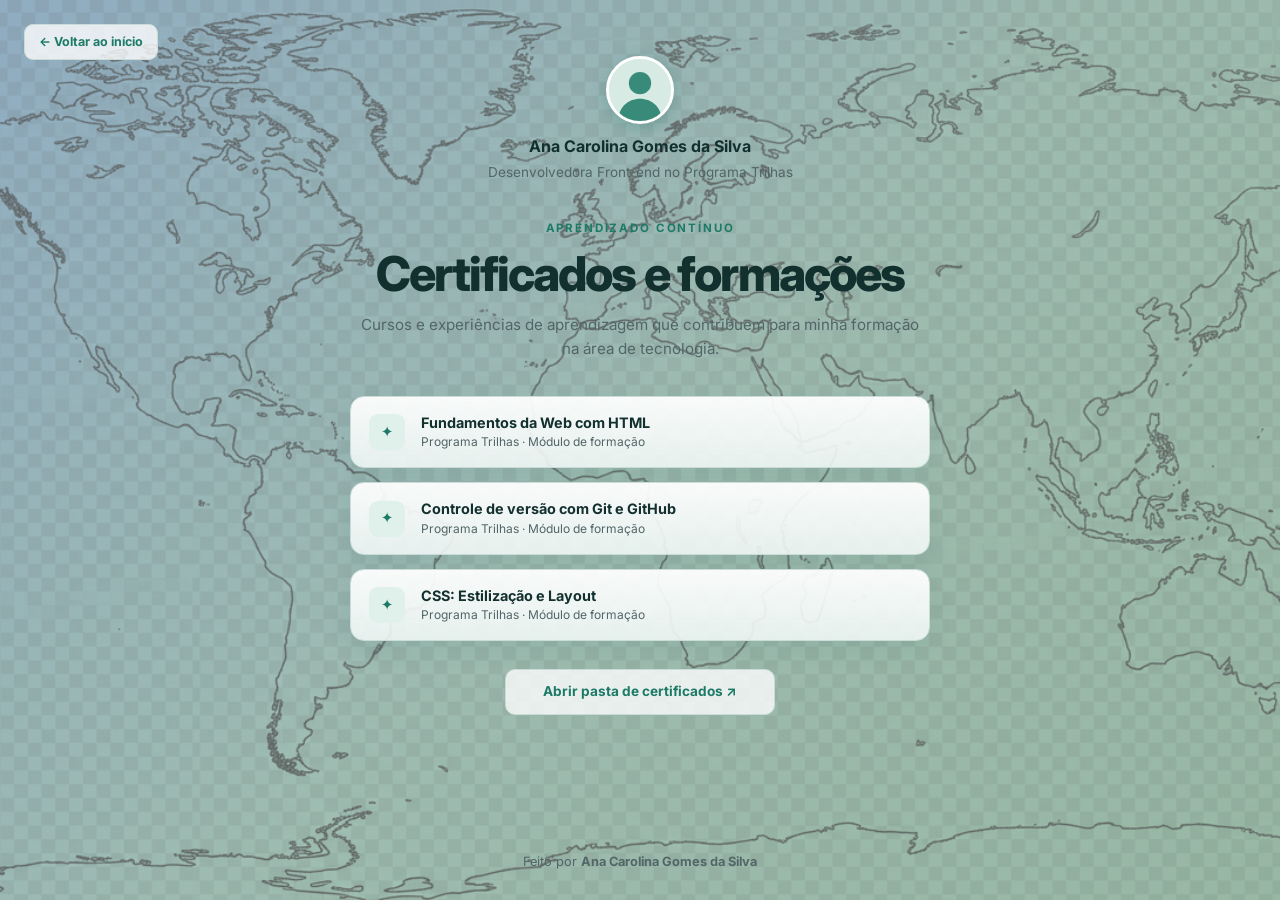
==== Meus_certificados.html @ 756802ae "Versão 2 do meu projeto de portfólio, com algumas alterações no layout e na organização dos arquivos" ====
<!DOCTYPE html>
<html lang="pt-BR">
<head>
  <meta charset="UTF-8">
  <meta name="viewport" content="width=device-width, initial-scale=1.0">
  <meta name="description" content="Certificados e formações de Ana Carolina Gomes da Silva.">
  <meta name="theme-color" content="#f7f4ff">
  <title>Certificados e formações | Ana Carolina Gomes da Silva</title>
  <link rel="preconnect" href="https://fonts.googleapis.com">
  <link rel="preconnect" href="https://fonts.gstatic.com" crossorigin>
  <link href="https://fonts.googleapis.com/css2?family=Inter:wght@400;600;700;800&display=swap" rel="stylesheet">
  <link rel="stylesheet" href="style.css">
</head>
<body>
  <a class="voltar" href="index.html">← Voltar ao início</a>

  <main>
    <header class="mini-perfil">
      <img src="assets/foto-perfil.svg" alt="Foto de perfil de Ana Carolina Gomes da Silva">
      <strong>Ana Carolina Gomes da Silva</strong>
      <span>Desenvolvedora Front-end no Programa Trilhas</span>
    </header>

    <div class="cabecalho">
      <span class="eyebrow">Aprendizado contínuo</span>
      <h1>Certificados e formações</h1>
      <p>Cursos e experiências de aprendizagem que contribuem para minha formação na área de tecnologia.</p>
    </div>

    <ul class="lista">
      <!-- Edite, remova ou copie um <li> para cada certificado seu. -->
      <li class="item">
        <span class="item__icone" aria-hidden="true">✦</span>
        <div>
          <h2>Fundamentos da Web com HTML</h2>
          <p>Programa Trilhas · Módulo de formação</p>
        </div>
      </li>
      <li class="item">
        <span class="item__icone" aria-hidden="true">✦</span>
        <div>
          <h2>Controle de versão com Git e GitHub</h2>
          <p>Programa Trilhas · Módulo de formação</p>
        </div>
      </li>
      <li class="item">
        <span class="item__icone" aria-hidden="true">✦</span>
        <div>
          <h2>CSS: Estilização e Layout</h2>
          <p>Programa Trilhas · Módulo de formação</p>
        </div>
      </li>
    </ul>

    <a class="btn acao" href="https://drive.google.com/drive/folders/COLE-AQUI-O-ID-DA-SUA-PASTA" target="_blank" rel="noopener noreferrer">Abrir pasta de certificados ↗</a>
  </main>

  <footer class="rodape">Feito por <strong>Ana Carolina Gomes da Silva</strong></footer>
</body>
</html>
---- style.css ----
:root {
  --ink: #12302e;
  --muted: #526567;
  --accent: #1d7a67;
  --accent-blue: #2b6fa8;
  --accent-soft: #e0f0ea;
  --line: #cbdcd8;
  --glass: rgba(255, 255, 255, 0.78);
  --shadow: 31, 122, 107;
}

* {
  box-sizing: border-box;
  margin: 0;
  padding: 0;
}

html {
  scroll-behavior: smooth;
}

body {
  font-family: "Inter", system-ui, -apple-system, "Segoe UI", Roboto, sans-serif;
  color: var(--ink);
  line-height: 1.6;
  min-height: 100vh;
  display: flex;
  flex-direction: column;
  background-color: #f1f6f5;
  /* Camadas, de cima para baixo:
     1) véu claro para o texto continuar legível
     2) mapa-múndi, misturado com a camada de baixo
     3) degradê azul e verde que dá a cor ao mapa */
  background-image:
    linear-gradient(rgba(241, 246, 245, 0.35), rgba(241, 246, 245, 0.35)),
    url("assets/mundi.jpeg"),
    linear-gradient(135deg, #7fb8e6 0%, #9bd6c0 50%, #8fcfa5 100%);
  background-size: cover, cover, cover;
  background-position: center;
  background-repeat: no-repeat;
  background-attachment: fixed;
  background-blend-mode: normal, multiply, normal;
}

a {
  color: inherit;
}

main {
  flex: 1;
  width: 100%;
  max-width: 1000px;
  margin: 0 auto;
  padding: 56px 24px 32px;
}

/* ---------- Textos de apoio ---------- */
.eyebrow {
  display: block;
  font-size: 0.72rem;
  font-weight: 700;
  letter-spacing: 0.16em;
  text-transform: uppercase;
  color: var(--accent);
}

/* ---------- Página inicial ---------- */
.hero {
  display: flex;
  flex-direction: column;
  align-items: center;
  text-align: center;
  padding-top: 8px;
}

.hero__foto {
  width: 92px;
  height: 92px;
  border-radius: 50%;
  object-fit: cover;
  border: 3px solid #fff;
  box-shadow: 0 6px 22px rgba(var(--shadow), 0.32);
  background: var(--accent-soft);
  margin-bottom: 22px;
}

.hero__nome {
  font-size: clamp(1.8rem, 5.5vw, 2.7rem);
  font-weight: 800;
  line-height: 1.15;
  letter-spacing: -0.035em;
  max-width: 520px;
  margin: 12px 0 14px;
}

.hero__cargo {
  font-weight: 600;
  font-size: 1rem;
}

.hero__texto {
  color: var(--muted);
  max-width: 400px;
  margin: 8px 0 26px;
}

.menu {
  display: flex;
  flex-direction: column;
  gap: 10px;
  width: 100%;
  max-width: 270px;
}

.btn {
  display: block;
  text-align: center;
  text-decoration: none;
  padding: 11px 18px;
  border-radius: 10px;
  border: 1px solid var(--line);
  background: var(--glass);
  color: var(--accent);
  font-weight: 700;
  font-size: 0.85rem;
  transition: transform 0.18s, box-shadow 0.18s, background 0.18s;
}

.btn:hover,
.btn:focus-visible {
  background: #fff;
  transform: translateY(-2px);
  box-shadow: 0 8px 20px rgba(var(--shadow), 0.18);
}

.social {
  display: flex;
  gap: 12px;
  margin-top: 26px;
}

.social a {
  width: 34px;
  height: 34px;
  display: grid;
  place-items: center;
  border-radius: 50%;
  border: 1px solid var(--line);
  background: var(--glass);
  color: var(--ink);
  font-size: 0.72rem;
  font-weight: 800;
  text-decoration: none;
  transition: transform 0.18s;
}

.social a:hover,
.social a:focus-visible {
  transform: translateY(-2px);
  background: #fff;
}

/* ---------- Páginas internas ---------- */
.voltar {
  position: absolute;
  top: 24px;
  left: 24px;
  padding: 7px 14px;
  border-radius: 9px;
  border: 1px solid var(--line);
  background: var(--glass);
  color: var(--accent);
  font-size: 0.78rem;
  font-weight: 700;
  text-decoration: none;
  transition: background 0.18s;
}

.voltar:hover,
.voltar:focus-visible {
  background: #fff;
}

.mini-perfil {
  display: flex;
  flex-direction: column;
  align-items: center;
  text-align: center;
  gap: 2px;
  margin-bottom: 36px;
}

.mini-perfil img {
  width: 68px;
  height: 68px;
  border-radius: 50%;
  object-fit: cover;
  border: 3px solid #fff;
  box-shadow: 0 4px 16px rgba(var(--shadow), 0.3);
  background: var(--accent-soft);
  margin-bottom: 8px;
}

.mini-perfil strong {
  font-size: 1rem;
}

.mini-perfil span {
  font-size: 0.85rem;
  color: var(--muted);
}

.cabecalho {
  text-align: center;
  max-width: 560px;
  margin: 0 auto 34px;
}

.cabecalho h1 {
  font-size: clamp(2rem, 6vw, 3rem);
  font-weight: 800;
  letter-spacing: -0.04em;
  line-height: 1.15;
  margin: 8px 0 12px;
}

.cabecalho p {
  color: var(--muted);
  font-size: 0.95rem;
}

/* ---------- Sobre mim ---------- */
.sobre {
  max-width: 680px;
  margin: 0 auto;
  padding: 30px 32px;
  border-radius: 18px;
  border: 1px solid var(--line);
  background: var(--glass);
  box-shadow: 0 12px 34px rgba(var(--shadow), 0.12);
}

.sobre p {
  color: #3d5254;
}

.sobre p + p {
  margin-top: 16px;
}

/* ---------- Projetos ---------- */
.cards {
  display: grid;
  grid-template-columns: repeat(auto-fit, minmax(280px, 1fr));
  gap: 24px;
  max-width: 800px;
  margin: 0 auto;
}

.card {
  display: flex;
  flex-direction: column;
  overflow: hidden;
  border-radius: 18px;
  border: 1px solid var(--line);
  background: linear-gradient(180deg, rgba(255, 255, 255, 0.94), rgba(240, 248, 246, 0.88));
  box-shadow: 0 12px 34px rgba(var(--shadow), 0.14);
  transition: transform 0.2s, box-shadow 0.2s;
}

.card:hover {
  transform: translateY(-4px);
  box-shadow: 0 18px 40px rgba(var(--shadow), 0.22);
}

.card__imagem {
  display: block;
  width: 100%;
  height: 140px;
  object-fit: cover;
  border-bottom: 1px solid var(--line);
}

.card__corpo {
  display: flex;
  flex-direction: column;
  gap: 8px;
  padding: 18px 18px 20px;
  flex: 1;
}

.card__titulo {
  font-size: 0.95rem;
  font-weight: 700;
}

.card__texto {
  color: var(--muted);
  font-size: 0.8rem;
  line-height: 1.55;
}

.tags {
  color: var(--accent-blue);
  font-size: 0.7rem;
  font-weight: 700;
}

.card__link {
  align-self: flex-start;
  margin-top: auto;
  padding-top: 6px;
  color: var(--accent);
  font-size: 0.78rem;
  font-weight: 700;
  text-decoration: none;
  border-bottom: 1.5px solid var(--accent);
  line-height: 1.3;
}

.card__link:hover,
.card__link:focus-visible {
  opacity: 0.75;
}

.badge {
  align-self: flex-start;
  margin-top: auto;
  padding: 4px 11px;
  border-radius: 999px;
  background: var(--accent-soft);
  color: var(--accent);
  font-size: 0.68rem;
  font-weight: 700;
}

/* ---------- Certificados ---------- */
.lista {
  list-style: none;
  display: flex;
  flex-direction: column;
  gap: 14px;
  max-width: 580px;
  margin: 0 auto;
}

.item {
  display: flex;
  align-items: center;
  gap: 16px;
  padding: 16px 18px;
  border-radius: 14px;
  border: 1px solid var(--line);
  background: linear-gradient(180deg, rgba(255, 255, 255, 0.94), rgba(240, 248, 246, 0.88));
  box-shadow: 0 8px 24px rgba(var(--shadow), 0.09);
}

.item__icone {
  flex: none;
  width: 36px;
  height: 36px;
  display: grid;
  place-items: center;
  border-radius: 9px;
  background: var(--accent-soft);
  color: var(--accent);
  font-size: 0.95rem;
}

.item h2 {
  font-size: 0.9rem;
  font-weight: 700;
  line-height: 1.35;
}

.item p {
  color: var(--muted);
  font-size: 0.75rem;
}

.acao {
  display: block;
  max-width: 270px;
  margin: 28px auto 0;
}

/* ---------- Rodapé ---------- */
.rodape {
  text-align: center;
  padding: 20px 24px 28px;
  color: var(--muted);
  font-size: 0.8rem;
}

@media (max-width: 560px) {
  main {
    padding: 72px 18px 24px;
  }

  .sobre {
    padding: 22px 20px;
  }
}
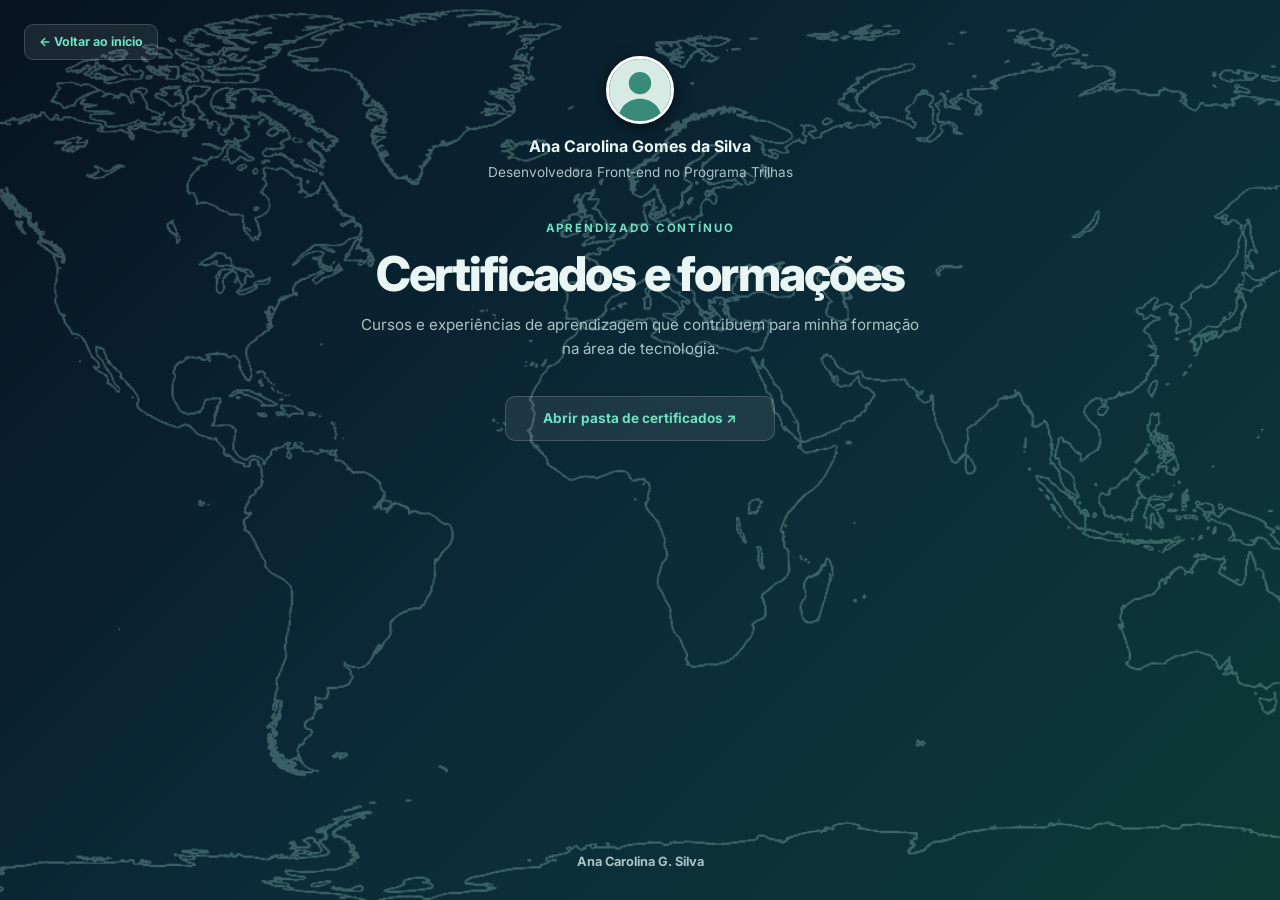
==== commit dfae2692: "v10 do meu portifólio." ====
--- a/Meus_certificados.html
+++ b/Meus_certificados.html
@@ -27,34 +27,10 @@
       <p>Cursos e experiências de aprendizagem que contribuem para minha formação na área de tecnologia.</p>
     </div>
 
-    <ul class="lista">
-      <!-- Edite, remova ou copie um <li> para cada certificado seu. -->
-      <li class="item">
-        <span class="item__icone" aria-hidden="true">✦</span>
-        <div>
-          <h2>Fundamentos da Web com HTML</h2>
-          <p>Programa Trilhas · Módulo de formação</p>
-        </div>
-      </li>
-      <li class="item">
-        <span class="item__icone" aria-hidden="true">✦</span>
-        <div>
-          <h2>Controle de versão com Git e GitHub</h2>
-          <p>Programa Trilhas · Módulo de formação</p>
-        </div>
-      </li>
-      <li class="item">
-        <span class="item__icone" aria-hidden="true">✦</span>
-        <div>
-          <h2>CSS: Estilização e Layout</h2>
-          <p>Programa Trilhas · Módulo de formação</p>
-        </div>
-      </li>
-    </ul>
-
+    
     <a class="btn acao" href="https://drive.google.com/drive/folders/COLE-AQUI-O-ID-DA-SUA-PASTA" target="_blank" rel="noopener noreferrer">Abrir pasta de certificados ↗</a>
   </main>
 
-  <footer class="rodape">Feito por <strong>Ana Carolina Gomes da Silva</strong></footer>
+  <footer class="rodape"><strong>Ana Carolina G. Silva</strong></footer>
 </body>
 </html>
--- a/style.css
+++ b/style.css
@@ -1,12 +1,12 @@
 :root {
-  --ink: #12302e;
-  --muted: #526567;
-  --accent: #1d7a67;
-  --accent-blue: #2b6fa8;
-  --accent-soft: #e0f0ea;
-  --line: #cbdcd8;
-  --glass: rgba(255, 255, 255, 0.78);
-  --shadow: 31, 122, 107;
+  --ink: #eaf6f3;
+  --muted: #a9c3c4;
+  --accent: #6fe0c0;
+  --accent-blue: #7fc0f5;
+  --accent-soft: rgba(111, 224, 192, 0.14);
+  --line: rgba(255, 255, 255, 0.16);
+  --glass: rgba(255, 255, 255, 0.08);
+  --shadow: 0, 0, 0;
 }
 
 * {
@@ -26,20 +26,17 @@
   min-height: 100vh;
   display: flex;
   flex-direction: column;
-  background-color: #f1f6f5;
+  background-color: #07131f;
   /* Camadas, de cima para baixo:
-     1) véu claro para o texto continuar legível
-     2) mapa-múndi, misturado com a camada de baixo
-     3) degradê azul e verde que dá a cor ao mapa */
+     1) contorno do mapa-múndi (PNG com fundo transparente)
+     2) degradê azul e verde */
   background-image:
-    linear-gradient(rgba(241, 246, 245, 0.35), rgba(241, 246, 245, 0.35)),
-    url("assets/mundi.jpeg"),
-    linear-gradient(135deg, #7fb8e6 0%, #9bd6c0 50%, #8fcfa5 100%);
-  background-size: cover, cover, cover;
+    url("assets/mundi.png"),
+    linear-gradient(135deg, #07131f 0%, #0b2a38 50%, #0c3a36 100%);
+  background-size: cover, cover;
   background-position: center;
   background-repeat: no-repeat;
   background-attachment: fixed;
-  background-blend-mode: normal, multiply, normal;
 }
 
 a {
@@ -70,7 +67,15 @@
   flex-direction: column;
   align-items: center;
   text-align: center;
-  padding-top: 8px;
+  max-width: 440px;
+  margin: 0 auto;
+  padding: 36px 28px 32px;
+  border-radius: 28px;
+  border: 1px solid rgba(255, 255, 255, 0.18);
+  background: linear-gradient(160deg, rgba(255, 255, 255, 0.13), rgba(255, 255, 255, 0.04));
+  box-shadow: 0 20px 50px rgba(var(--shadow), 0.45);
+  -webkit-backdrop-filter: blur(14px);
+  backdrop-filter: blur(14px);
 }
 
 .hero__foto {
@@ -79,7 +84,7 @@
   border-radius: 50%;
   object-fit: cover;
   border: 3px solid #fff;
-  box-shadow: 0 6px 22px rgba(var(--shadow), 0.32);
+  box-shadow: 0 6px 22px rgba(var(--shadow), 0.5);
   background: var(--accent-soft);
   margin-bottom: 22px;
 }
@@ -128,9 +133,9 @@
 
 .btn:hover,
 .btn:focus-visible {
-  background: #fff;
+  background: rgba(255, 255, 255, 0.16);
   transform: translateY(-2px);
-  box-shadow: 0 8px 20px rgba(var(--shadow), 0.18);
+  box-shadow: 0 8px 20px rgba(var(--shadow), 0.35);
 }
 
 .social {
@@ -154,10 +159,16 @@
   transition: transform 0.18s;
 }
 
+.social svg {
+  width: 17px;
+  height: 17px;
+  fill: currentColor;
+}
+
 .social a:hover,
 .social a:focus-visible {
   transform: translateY(-2px);
-  background: #fff;
+  background: rgba(255, 255, 255, 0.16);
 }
 
 /* ---------- Páginas internas ---------- */
@@ -178,7 +189,7 @@
 
 .voltar:hover,
 .voltar:focus-visible {
-  background: #fff;
+  background: rgba(255, 255, 255, 0.16);
 }
 
 .mini-perfil {
@@ -196,7 +207,7 @@
   border-radius: 50%;
   object-fit: cover;
   border: 3px solid #fff;
-  box-shadow: 0 4px 16px rgba(var(--shadow), 0.3);
+  box-shadow: 0 4px 16px rgba(var(--shadow), 0.5);
   background: var(--accent-soft);
   margin-bottom: 8px;
 }
@@ -237,11 +248,11 @@
   border-radius: 18px;
   border: 1px solid var(--line);
   background: var(--glass);
-  box-shadow: 0 12px 34px rgba(var(--shadow), 0.12);
+  box-shadow: 0 12px 34px rgba(var(--shadow), 0.35);
 }
 
 .sobre p {
-  color: #3d5254;
+  color: #c3d6d6;
 }
 
 .sobre p + p {
@@ -263,14 +274,14 @@
   overflow: hidden;
   border-radius: 18px;
   border: 1px solid var(--line);
-  background: linear-gradient(180deg, rgba(255, 255, 255, 0.94), rgba(240, 248, 246, 0.88));
-  box-shadow: 0 12px 34px rgba(var(--shadow), 0.14);
+  background: linear-gradient(180deg, rgba(255, 255, 255, 0.10), rgba(255, 255, 255, 0.04));
+  box-shadow: 0 12px 34px rgba(var(--shadow), 0.35);
   transition: transform 0.2s, box-shadow 0.2s;
 }
 
 .card:hover {
   transform: translateY(-4px);
-  box-shadow: 0 18px 40px rgba(var(--shadow), 0.22);
+  box-shadow: 0 18px 40px rgba(var(--shadow), 0.5);
 }
 
 .card__imagem {
@@ -351,8 +362,8 @@
   padding: 16px 18px;
   border-radius: 14px;
   border: 1px solid var(--line);
-  background: linear-gradient(180deg, rgba(255, 255, 255, 0.94), rgba(240, 248, 246, 0.88));
-  box-shadow: 0 8px 24px rgba(var(--shadow), 0.09);
+  background: linear-gradient(180deg, rgba(255, 255, 255, 0.10), rgba(255, 255, 255, 0.04));
+  box-shadow: 0 8px 24px rgba(var(--shadow), 0.3);
 }
 
 .item__icone {
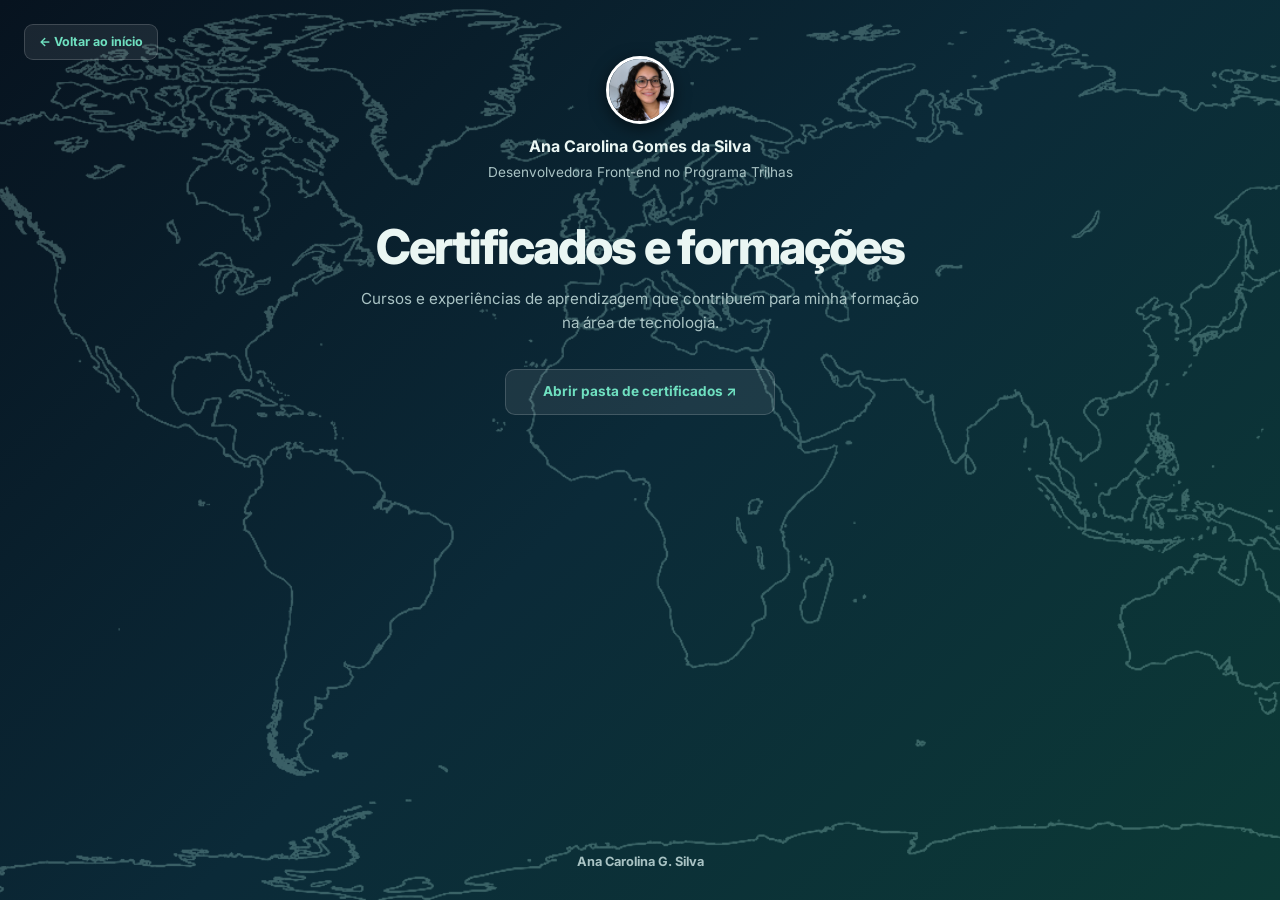
==== commit ff9a0259: "v14 do meu site, adicionei a seção de projetos e corrigi alguns erros de digitação." ====
--- a/Meus_certificados.html
+++ b/Meus_certificados.html
@@ -16,13 +16,13 @@
 
   <main>
     <header class="mini-perfil">
-      <img src="assets/foto-perfil.svg" alt="Foto de perfil de Ana Carolina Gomes da Silva">
+      <img src="assets/foto-perfil.jpg" alt="Foto de perfil de Ana Carolina Gomes da Silva">
       <strong>Ana Carolina Gomes da Silva</strong>
       <span>Desenvolvedora Front-end no Programa Trilhas</span>
     </header>
 
     <div class="cabecalho">
-      <span class="eyebrow">Aprendizado contínuo</span>
+      <span class="eyebrow"></span>
       <h1>Certificados e formações</h1>
       <p>Cursos e experiências de aprendizagem que contribuem para minha formação na área de tecnologia.</p>
     </div>
--- a/style.css
+++ b/style.css
@@ -90,7 +90,7 @@
 }
 
 .hero__nome {
-  font-size: clamp(1.8rem, 5.5vw, 2.7rem);
+  font-size: clamp(1.4rem, 4.5vw, 2rem);
   font-weight: 800;
   line-height: 1.15;
   letter-spacing: -0.035em;
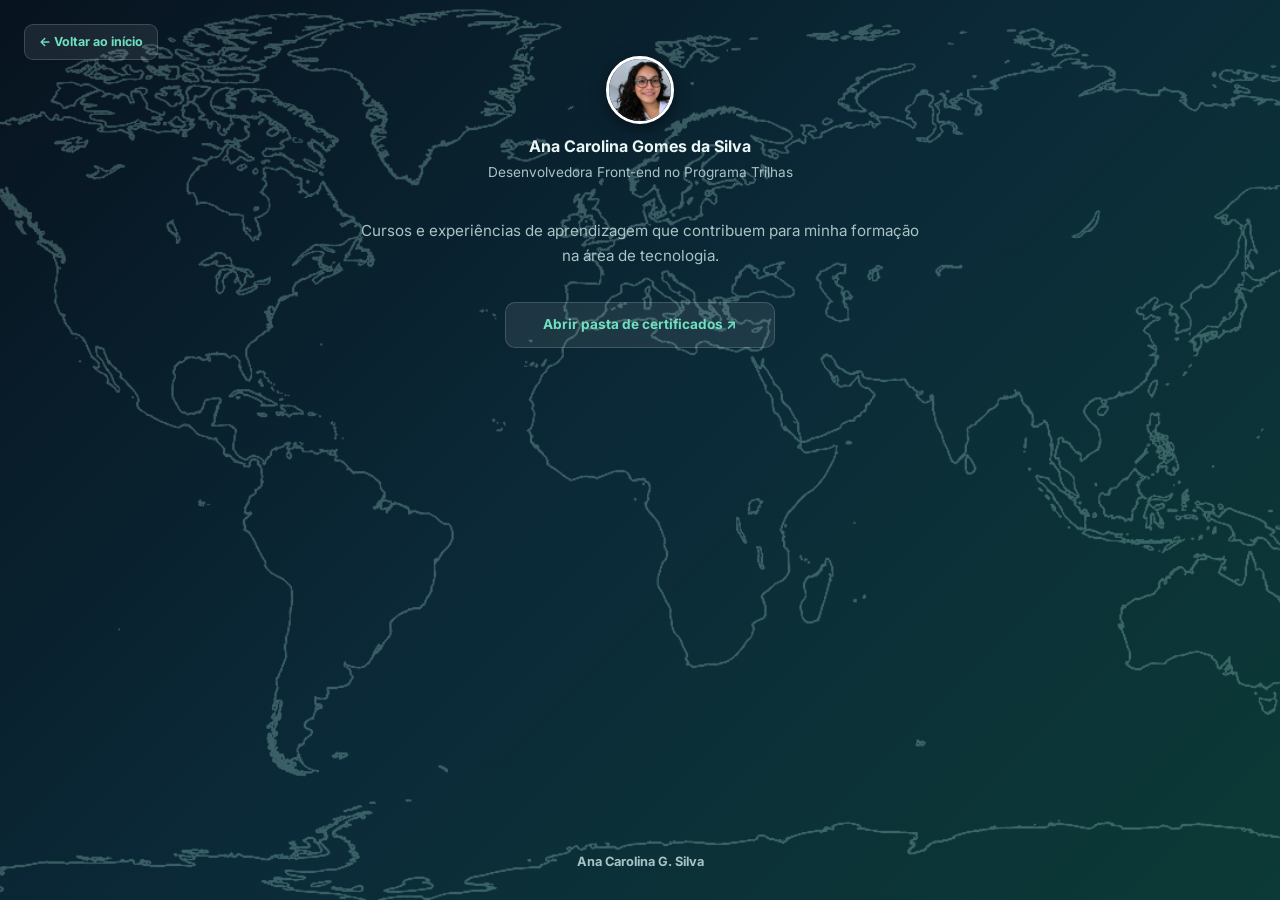
==== commit 9cb7411b: "v16 do meu projeto de portfólio, com as alterações." ====
--- a/Meus_certificados.html
+++ b/Meus_certificados.html
@@ -23,7 +23,7 @@
 
     <div class="cabecalho">
       <span class="eyebrow"></span>
-      <h1>Certificados e formações</h1>
+      <h1></h1>
       <p>Cursos e experiências de aprendizagem que contribuem para minha formação na área de tecnologia.</p>
     </div>
 
